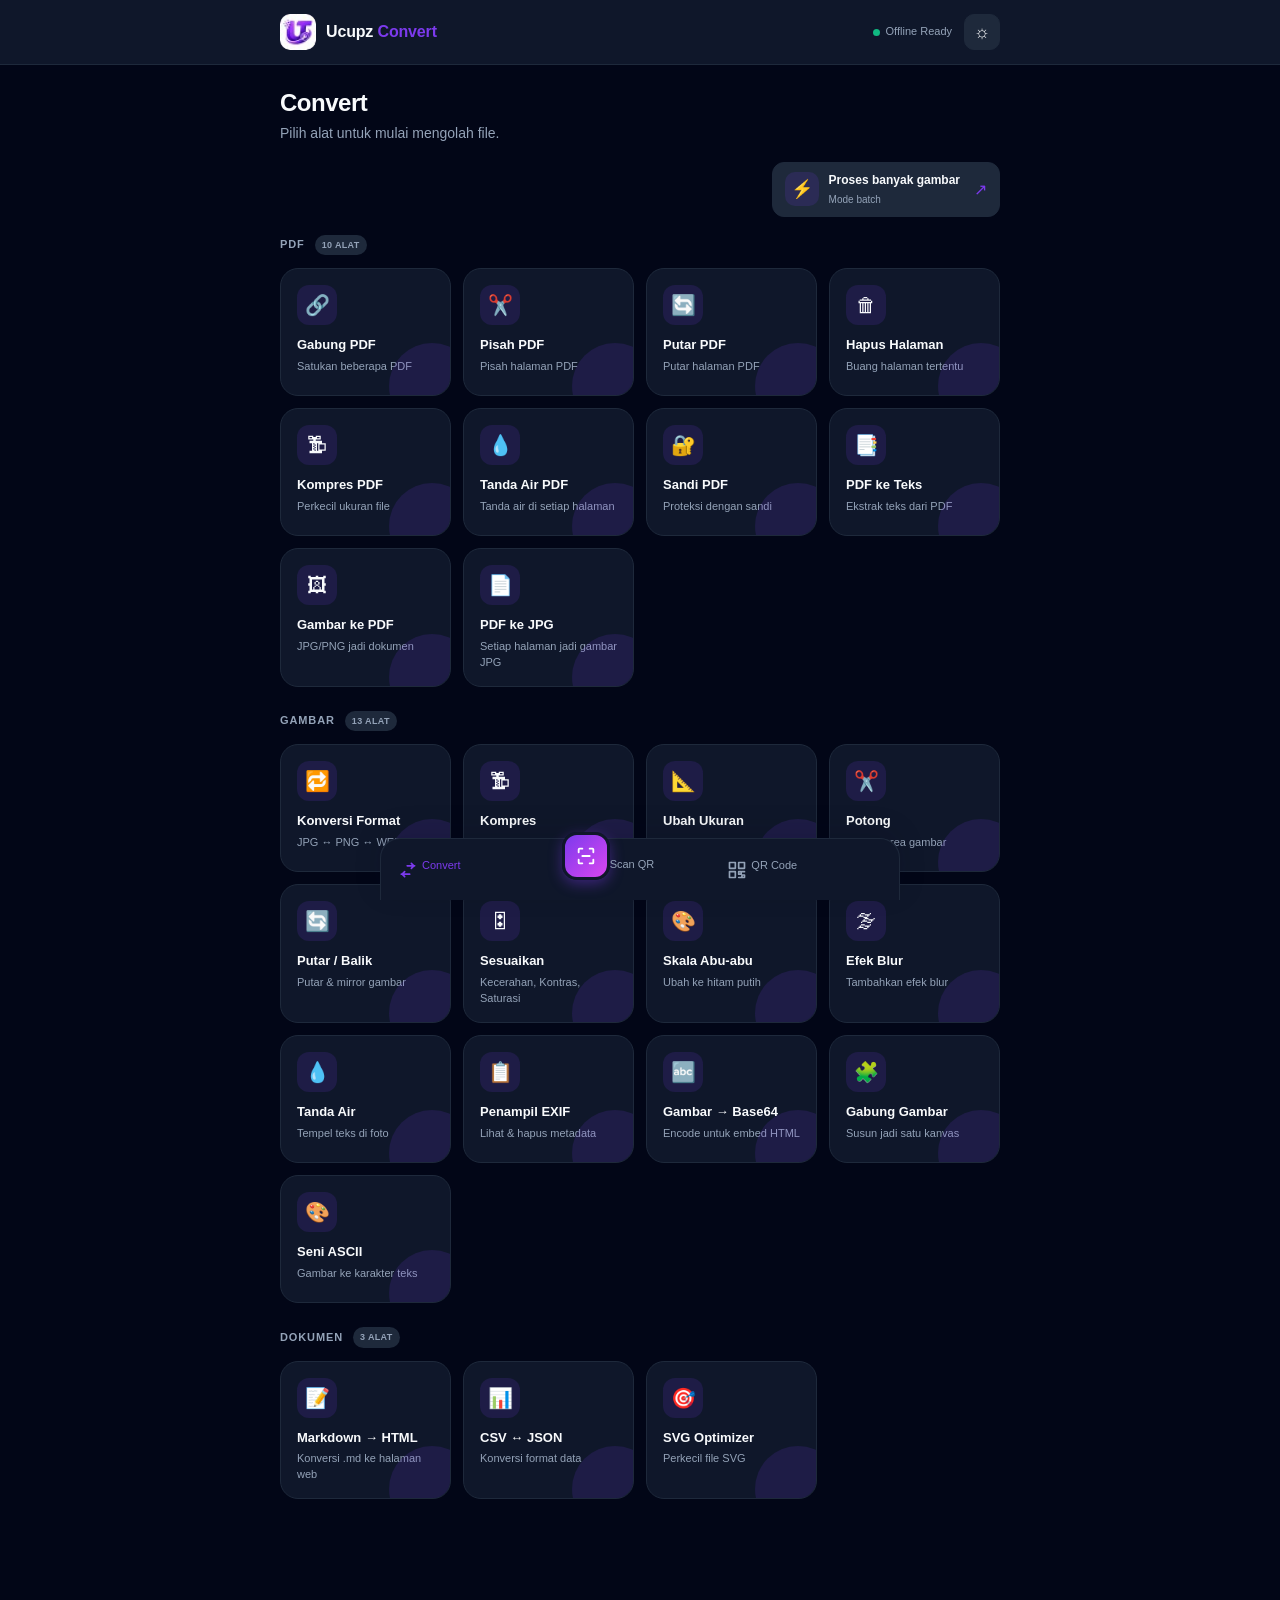
==== pages/converter.html @ c2cfab83 "first commit" ====
<!DOCTYPE html>
<html lang="id">
<head>
  <meta charset="UTF-8" />
  <meta name="viewport" content="width=device-width, initial-scale=1.0" />
  <title>Convert — Ucupz</title>
  <link rel="stylesheet" href="../css/style.css" />
  <link rel="stylesheet" href="../css/pages.css" />
  <link rel="icon" type="image/png" href="../favicon-512.png" />
  <link rel="apple-touch-icon" href="../favicon-180.png" />
  <script src="https://cdnjs.cloudflare.com/ajax/libs/pdf-lib/1.17.1/pdf-lib.min.js"></script>
  <script src="https://cdnjs.cloudflare.com/ajax/libs/jszip/3.10.1/jszip.min.js"></script>
</head>
<body class="app-page">
  <aside class="sidebar" id="sidebar"></aside>

  <main class="main-content" id="skeleton-screen" aria-hidden="true">
    <div class="skeleton-page">
      <div class="skeleton-grid">
        <div class="skeleton skeleton-tool-card"></div>
        <div class="skeleton skeleton-tool-card"></div>
        <div class="skeleton skeleton-tool-card"></div>
        <div class="skeleton skeleton-tool-card"></div>
        <div class="skeleton skeleton-tool-card"></div>
        <div class="skeleton skeleton-tool-card"></div>
        <div class="skeleton skeleton-tool-card"></div>
        <div class="skeleton skeleton-tool-card"></div>
        <div class="skeleton skeleton-tool-card"></div>
        <div class="skeleton skeleton-tool-card"></div>
      </div>
    </div>
  </main>

  <main class="main-content converter-main" id="main-content" hidden>
    <header class="page-header converter-page-header">
      <div>
        <h1 class="page-title">Convert</h1>
        <p class="page-sub">Pilih alat untuk mulai mengolah file.</p>
      </div>
    </header>

    <div class="converter-utility-actions">
      <button class="batch-trigger-btn" type="button" data-action="batch-open">
        <span class="batch-trigger-icon">⚡</span>
        <span class="batch-trigger-copy"><strong>Proses banyak gambar</strong><small>Mode batch</small></span>
        <span class="batch-trigger-arrow" aria-hidden="true">↗</span>
      </button>
    </div>

    <div id="tool-grid-section">
      <p class="grid-cat-label">PDF <span>10 ALAT</span></p>
      <div class="tool-grid">
        <div class="tool-card" role="button" tabindex="0" data-tool="merge"><div class="tc-icon">🔗</div><div class="tc-title">Gabung PDF</div><div class="tc-desc">Satukan beberapa PDF</div></div>
        <div class="tool-card" role="button" tabindex="0" data-tool="split"><div class="tc-icon">✂️</div><div class="tc-title">Pisah PDF</div><div class="tc-desc">Pisah halaman PDF</div></div>
        <div class="tool-card" role="button" tabindex="0" data-tool="rotate"><div class="tc-icon">🔄</div><div class="tc-title">Putar PDF</div><div class="tc-desc">Putar halaman PDF</div></div>
        <div class="tool-card" role="button" tabindex="0" data-tool="deletepages"><div class="tc-icon">🗑</div><div class="tc-title">Hapus Halaman</div><div class="tc-desc">Buang halaman tertentu</div></div>
        <div class="tool-card" role="button" tabindex="0" data-tool="compresspdf"><div class="tc-icon">🗜</div><div class="tc-title">Kompres PDF</div><div class="tc-desc">Perkecil ukuran file</div></div>
        <div class="tool-card" role="button" tabindex="0" data-tool="watermarkpdf"><div class="tc-icon">💧</div><div class="tc-title">Tanda Air PDF</div><div class="tc-desc">Tanda air di setiap halaman</div></div>
        <div class="tool-card" role="button" tabindex="0" data-tool="passwordpdf"><div class="tc-icon">🔐</div><div class="tc-title">Sandi PDF</div><div class="tc-desc">Proteksi dengan sandi</div></div>
        <div class="tool-card" role="button" tabindex="0" data-tool="pdf2txt"><div class="tc-icon">📑</div><div class="tc-title">PDF ke Teks</div><div class="tc-desc">Ekstrak teks dari PDF</div></div>
        <div class="tool-card" role="button" tabindex="0" data-tool="img2pdf"><div class="tc-icon">🖼</div><div class="tc-title">Gambar ke PDF</div><div class="tc-desc">JPG/PNG jadi dokumen</div></div>
        <div class="tool-card" role="button" tabindex="0" data-tool="pdf2img"><div class="tc-icon">📄</div><div class="tc-title">PDF ke JPG</div><div class="tc-desc">Setiap halaman jadi gambar JPG</div></div>
      </div>

      <p class="grid-cat-label">Gambar <span>13 ALAT</span></p>
      <div class="tool-grid">
        <div class="tool-card" role="button" tabindex="0" data-tool="imgconvert"><div class="tc-icon">🔁</div><div class="tc-title">Konversi Format</div><div class="tc-desc">JPG ↔ PNG ↔ WEBP</div></div>
        <div class="tool-card" role="button" tabindex="0" data-tool="compress"><div class="tc-icon">🗜</div><div class="tc-title">Kompres</div><div class="tc-desc">Perkecil ukuran file</div></div>
        <div class="tool-card" role="button" tabindex="0" data-tool="resize"><div class="tc-icon">📐</div><div class="tc-title">Ubah Ukuran</div><div class="tc-desc">Ubah dimensi gambar</div></div>
        <div class="tool-card" role="button" tabindex="0" data-tool="crop"><div class="tc-icon">✂️</div><div class="tc-title">Potong</div><div class="tc-desc">Potong area gambar</div></div>
        <div class="tool-card" role="button" tabindex="0" data-tool="rotate_img"><div class="tc-icon">🔄</div><div class="tc-title">Putar / Balik</div><div class="tc-desc">Putar &amp; mirror gambar</div></div>
        <div class="tool-card" role="button" tabindex="0" data-tool="adjust"><div class="tc-icon">🎛</div><div class="tc-title">Sesuaikan</div><div class="tc-desc">Kecerahan, Kontras, Saturasi</div></div>
        <div class="tool-card" role="button" tabindex="0" data-tool="grayscale"><div class="tc-icon">🎨</div><div class="tc-title">Skala Abu-abu</div><div class="tc-desc">Ubah ke hitam putih</div></div>
        <div class="tool-card" role="button" tabindex="0" data-tool="blur"><div class="tc-icon">🌫</div><div class="tc-title">Efek Blur</div><div class="tc-desc">Tambahkan efek blur</div></div>
        <div class="tool-card" role="button" tabindex="0" data-tool="watermarkimg"><div class="tc-icon">💧</div><div class="tc-title">Tanda Air</div><div class="tc-desc">Tempel teks di foto</div></div>
        <div class="tool-card" role="button" tabindex="0" data-tool="exif"><div class="tc-icon">📋</div><div class="tc-title">Penampil EXIF</div><div class="tc-desc">Lihat &amp; hapus metadata</div></div>
        <div class="tool-card" role="button" tabindex="0" data-tool="base64img"><div class="tc-icon">🔤</div><div class="tc-title">Gambar → Base64</div><div class="tc-desc">Encode untuk embed HTML</div></div>
        <div class="tool-card" role="button" tabindex="0" data-tool="mergeimg"><div class="tc-icon">🧩</div><div class="tc-title">Gabung Gambar</div><div class="tc-desc">Susun jadi satu kanvas</div></div>
        <div class="tool-card" role="button" tabindex="0" data-tool="ascii"><div class="tc-icon">🎨</div><div class="tc-title">Seni ASCII</div><div class="tc-desc">Gambar ke karakter teks</div></div>
      </div>

      <p class="grid-cat-label">Dokumen <span>3 ALAT</span></p>
      <div class="tool-grid" id="document-tools-grid">
        <div class="tool-card" role="button" tabindex="0" data-tool="md2html"><div class="tc-icon">📝</div><div class="tc-title">Markdown → HTML</div><div class="tc-desc">Konversi .md ke halaman web</div></div>
        <div class="tool-card" role="button" tabindex="0" data-tool="csv2json"><div class="tc-icon">📊</div><div class="tc-title">CSV ↔ JSON</div><div class="tc-desc">Konversi format data</div></div>
      </div>
    </div>

    <div id="tool-panel">
      <div class="panel-header">
        <button class="panel-back" type="button" data-action="close-tool">← Kembali</button>
        <div>
          <h2 id="panel-title" class="panel-title-text"></h2>
          <p id="panel-desc" class="panel-desc-text"></p>
        </div>
      </div>
      <div class="card">
        <label class="upload-zone" id="panel-dropzone" for="panel-input">
          <div class="upload-icon" id="panel-upload-icon">📂</div>
          <p class="upload-label" id="panel-upload-label">Klik atau seret file ke sini</p>
          <p class="upload-hint" id="panel-upload-hint">—</p>
          <input type="file" id="panel-input" class="file-input-hidden" />
        </label>
        <div class="file-list" id="file-list"></div>
        <div id="img-source-preview-wrap" class="image-source-preview-wrap">
          <img id="img-source-preview" src="" alt="Pratinjau gambar" class="image-source-preview" />
        </div>
        <div id="tool-options" class="tool-options"></div>
        <div class="mt-action" id="action-row">
          <button class="btn btn-primary" id="btn-process" type="button" data-action="process-file" disabled>⚡ Proses</button>
          <button class="btn btn-secondary" id="btn-clear" type="button" data-action="clear-files">🗑 Hapus</button>
        </div>
        <div class="progress-bar" id="progress-bar"><div class="progress-fill" id="progress-fill"></div></div>
        <div class="result-box" id="result-box">
          <div class="result-icon">✅</div>
          <div class="result-copy">
            <p class="result-title-text" id="result-title">Selesai!</p>
            <p class="result-desc-text" id="result-desc"></p>
          </div>
          <div class="flex-wrap-gap" id="result-buttons"></div>
        </div>
      </div>
    </div>

    <canvas id="work-canvas" hidden></canvas>
    <canvas id="work-canvas2" hidden></canvas>
  </main>

  <script src="../js/config.js"></script>
  <script src="../js/utils.js"></script>
  <script src="../js/ui.js"></script>
  <script src="../js/batch-processor.js"></script>
  <script src="../js/history-converter.js"></script>
  <script src="../js/svg-optimizer.js"></script>
  <script src="../js/pages/converter.js"></script>
  <script src="../js/sw-register.js"></script>
</body>
  </html>
---- css/style.css ----
/* ============================================================
   RESET & CSS VARIABLES
============================================================ */
*, *::before, *::after { box-sizing: border-box; margin: 0; padding: 0; }

:root {
  --bg-main: #020617;
  --bg-card: #0f172a;
  --bg-input: #1e293b;
  --border-color: #1e293b;
  --text-main: #f8fafc;
  --text-muted: #94a3b8;
  --primary: #7c3aed;
  --primary-hover: #6d28d9;
  --primary-soft: rgba(124,58,237,.14);
  --accent-gradient: linear-gradient(135deg,#7c3aed,#d946ef);
  --status-online: #10b981;
  --status-danger: #ef4444;
  --container-max: 720px;
  --space-section: 18px;
  --space-card: 18px;
  --nav-height: 62px;
  --radius-card: 20px;
  --radius-tool: 18px;
  --radius-item: 16px;
  --radius-control: 12px;
  --radius-pill: 9999px;
  --shadow-glow: 0 4px 14px rgba(124,58,237,.4);
  --bg:        var(--bg-main);
  --bg2:       var(--bg-card);
  --bg3:       var(--bg-input);
  --surface:   var(--bg-card);
  --surface2:  var(--bg-input);
  --border:    var(--border-color);
  --border2:   #334155;
  --accent:    var(--primary);
  --accent2:   #c4b5fd;
  --accent-glow: rgba(124,58,237,0.18);
  --pink:      #d946ef;
  --teal:      #10b981;
  --text:      var(--text-main);
  --text2:     var(--text-muted);
  --text3:     var(--text-muted);
  --danger:    var(--status-danger);
  --success:   var(--status-online);
  --warn:      #f59e0b;
  --font-head: -apple-system, BlinkMacSystemFont, "Segoe UI", Roboto, sans-serif;
  --font-body: -apple-system, BlinkMacSystemFont, "Segoe UI", Roboto, sans-serif;
  --font-mono: ui-monospace, SFMono-Regular, Consolas, monospace;
  --radius:    20px;
  --radius-sm: 12px;
  --radius-xs: 10px;
  --sidebar-w: 230px;
  --transition: 0.18s cubic-bezier(0.4, 0, 0.2, 1);
}

html { font-size: 15px; scroll-behavior: smooth; }

body {
  font-family: var(--font-body);
  background: var(--bg);
  color: var(--text);
  min-height: 100vh;
  line-height: 1.6;
  -webkit-font-smoothing: antialiased;
}

a { color: var(--accent2); text-decoration: none; }
a:hover { text-decoration: underline; }
img { display: block; max-width: 100%; }

/* ============================================================
   LOADING SKELETON — Area 3: tampil sebelum JS berjalan
============================================================ */
.skeleton {
  background: linear-gradient(90deg, var(--surface) 25%, var(--surface2) 50%, var(--surface) 75%);
  background-size: 200% 100%;
  animation: skeleton-shimmer 1.4s ease-in-out infinite;
  border-radius: var(--radius-sm);
}
@keyframes skeleton-shimmer {
  0%   { background-position: 200% 0; }
  100% { background-position: -200% 0; }
}

/* ============================================================
   PAGE TRANSITION — Area 3: animasi fade antar halaman
============================================================ */
.page-fade-in {
  animation: pageFadeIn 0.25s ease both;
}
@keyframes pageFadeIn {
  from { opacity: 0; transform: translateY(6px); }
  to   { opacity: 1; transform: translateY(0); }
}

/* ============================================================
   APP LAYOUT
============================================================ */
.app-page {
  display: flex;
  min-height: 100vh;
}

/* ============================================================
   SIDEBAR
============================================================ */
.sidebar {
  width: var(--sidebar-w);
  min-height: 100vh;
  background: var(--bg2);
  border-right: 1px solid var(--border);
  display: flex;
  flex-direction: column;
  padding: 20px 14px;
  position: fixed;
  top: 0; left: 0;
  z-index: 100;
}

.sidebar-brand {
  display: flex;
  align-items: center;
  gap: 9px;
  padding: 4px 8px 20px;
  border-bottom: 1px solid var(--border);
  margin-bottom: 16px;
}

.brand-icon {
  width: 28px; height: 28px;
  background: linear-gradient(135deg, var(--accent), var(--pink));
  border-radius: 8px;
  display: flex;
  align-items: center;
  justify-content: center;
  font-size: 14px;
  box-shadow: 0 4px 12px var(--accent-glow);
  flex-shrink: 0;
}

.brand-name {
  font-family: var(--font-head);
  font-size: 16px;
  font-weight: 700;
  color: var(--text);
  letter-spacing: -0.01em;
}

.nav-section-label {
  font-size: 10px;
  font-weight: 600;
  color: var(--text3);
  text-transform: uppercase;
  letter-spacing: 0.1em;
  padding: 0 10px;
  margin: 8px 0 4px;
}

.sidebar-nav {
  display: flex;
  flex-direction: column;
  gap: 2px;
  flex: 1;
}
.sidebar-nav-spacer { flex: 1; }

.nav-item {
  display: flex;
  align-items: center;
  gap: 10px;
  padding: 9px 10px;
  border-radius: var(--radius-sm);
  font-size: 13.5px;
  font-weight: 500;
  color: var(--text2);
  text-decoration: none;
  transition: background var(--transition), color var(--transition);
  cursor: pointer;
  border: none;
  background: none;
  width: 100%;
  text-align: left;
}
.nav-item:hover  { background: var(--bg3); color: var(--text); text-decoration: none; }
.nav-item.active { background: rgba(124,106,255,0.13); color: var(--accent2); }
.nav-item.active .nav-icon { color: var(--accent); }
.nav-item.danger { color: var(--text3); }
.nav-item.danger:hover { background: rgba(255,107,107,0.1); color: var(--danger); }

.nav-icon {
  width: 18px; height: 18px;
  flex-shrink: 0;
  display: flex;
  align-items: center;
  justify-content: center;
  font-size: 15px;
}

.sidebar-user {
  display: flex;
  align-items: center;
  gap: 9px;
  padding: 12px 10px;
  border-top: 1px solid var(--border);
  margin-top: auto;
  border-radius: var(--radius-sm);
  background: var(--bg3);
}

.user-avatar {
  width: 34px; height: 34px;
  border-radius: 50%;
  object-fit: cover;
  background: var(--bg3);
  border: 2px solid var(--border2);
  flex-shrink: 0;
}

.user-info {
  flex: 1;
  min-width: 0;
  display: flex;
  flex-direction: column;
}

.user-name  { font-size: 13px; font-weight: 600; color: var(--text); white-space: nowrap; overflow: hidden; text-overflow: ellipsis; }
.user-email { font-size: 11px; color: var(--text3); white-space: nowrap; overflow: hidden; text-overflow: ellipsis; }

/* ============================================================
   MAIN CONTENT
============================================================ */
.main-content {
  margin-left: var(--sidebar-w);
  flex: 1;
  padding: 36px 40px;
  min-height: 100vh;
  animation: pageFadeIn 0.25s ease;
}

.page-header {
  display: flex;
  align-items: flex-start;
  justify-content: space-between;
  margin-bottom: 32px;
  gap: 16px;
}

.page-title {
  font-family: var(--font-head);
  font-size: 30px;
  font-weight: 700;
  color: var(--text);
  line-height: 1.1;
  letter-spacing: -0.02em;
}

.page-sub {
  font-size: 14px;
  color: var(--text2);
  margin-top: 5px;
}

/* ============================================================
   SHARED COMPONENTS
============================================================ */
.btn {
  display: inline-flex;
  align-items: center;
  gap: 7px;
  padding: 9px 18px;
  border-radius: var(--radius-sm);
  font-family: var(--font-body);
  font-size: 13.5px;
  font-weight: 500;
  cursor: pointer;
  border: none;
  transition: all var(--transition);
  text-decoration: none;
}
.btn-primary   { background: var(--accent); color: #fff; box-shadow: 0 4px 16px var(--accent-glow); }
.btn-primary:hover   { opacity: 0.88; transform: translateY(-1px); text-decoration: none; }
.btn-secondary { background: var(--surface); color: var(--text2); border: 1px solid var(--border2); }
.btn-secondary:hover { border-color: var(--border2); color: var(--text); background: var(--surface2); text-decoration: none; }
.btn-danger    { background: rgba(255,107,107,0.12); color: var(--danger); border: 1px solid rgba(255,107,107,0.2); }
.btn-danger:hover    { background: rgba(255,107,107,0.2); text-decoration: none; }

.card {
  background: var(--surface);
  border: 1px solid var(--border);
  border-radius: var(--radius);
  padding: 22px 24px;
  transition: border-color var(--transition);
}
.card:hover { border-color: var(--border2); }

.form-group { display: flex; flex-direction: column; gap: 6px; }
.form-label { font-size: 13px; font-weight: 500; color: var(--text2); }
.form-input {
  background: var(--bg2);
  border: 1px solid var(--border2);
  border-radius: var(--radius-sm);
  color: var(--text);
  font-family: var(--font-body);
  font-size: 14px;
  padding: 10px 13px;
  outline: none;
  transition: border-color var(--transition), box-shadow var(--transition);
  width: 100%;
  resize: vertical;
}
.form-input:focus { border-color: var(--accent); box-shadow: 0 0 0 3px var(--accent-glow); }
.form-input::placeholder { color: var(--text3); }

.badge {
  display: inline-flex;
  align-items: center;
  padding: 2px 8px;
  border-radius: 20px;
  font-size: 11px;
  font-weight: 600;
  letter-spacing: 0.04em;
}
.badge-accent  { background: rgba(124,106,255,0.15); color: var(--accent2); }
.badge-success { background: rgba(0,212,168,0.12);   color: var(--success); }

.divider { height: 1px; background: var(--border); margin: 24px 0; }

.empty-state {
  color: var(--text3);
  font-size: 14px;
  padding: 48px 0;
  text-align: center;
  line-height: 1.8;
}

/* ============================================================
   RESPONSIVE — MOBILE BOTTOM NAVBAR
============================================================ */
@media (max-width: 768px) {
  .sidebar { display: none !important; }

  .main-content {
    margin-left: 0;
    padding: 20px 16px 90px;
    min-height: 100vh;
  }

  .page-header { margin-bottom: 16px; }
  .page-title  { font-size: 22px !important; }
  .page-sub    { font-size: 12px !important; }
  .card        { padding: 16px; }
  .tab-bar     { overflow-x: auto; -webkit-overflow-scrolling: touch; flex-wrap: nowrap; }
  .format-pills { flex-wrap: wrap; }

  .mobile-navbar {
    display: flex;
    position: fixed;
    bottom: 0; left: 0; right: 0;
    z-index: 200;
    background: var(--bg2);
    border-top: 1px solid var(--border2);
    padding: 6px 0 calc(6px + env(safe-area-inset-bottom));
    justify-content: space-around;
    align-items: center;
    backdrop-filter: blur(12px);
    -webkit-backdrop-filter: blur(12px);
  }

  .mobile-nav-item {
    display: flex;
    flex-direction: column;
    align-items: center;
    gap: 3px;
    padding: 6px 12px;
    border-radius: var(--radius-sm);
    text-decoration: none;
    color: var(--text3);
    font-size: 10px;
    font-weight: 500;
    border: none;
    background: none;
    cursor: pointer;
    transition: color var(--transition);
    min-width: 56px;
  }
  .mobile-nav-item .mnav-icon { font-size: 20px; line-height: 1; }
  .mobile-nav-item.active     { color: var(--accent); }
  .mobile-nav-item:hover      { color: var(--text); }
  .mobile-nav-item.danger:hover { color: var(--danger); }
}

@media (min-width: 769px) {
  .mobile-navbar { display: none !important; }
}

/* ============================================================
   LIGHT MODE THEME
============================================================ */
[data-theme="light"] {
  --bg-main: #f8fafc;
  --bg-card: #ffffff;
  --bg-input: #f1f5f9;
  --border-color: #e2e8f0;
  --text-main: #0f172a;
  --text-muted: #64748b;
  --primary-soft: rgba(124,58,237,.10);
  --status-online: #059669;
  --status-danger: #dc2626;
  --bg:      var(--bg-main);
  --bg2:     var(--bg-card);
  --bg3:     var(--bg-input);
  --surface: var(--bg-card);
  --surface2:var(--bg-input);
  --border:  var(--border-color);
  --border2: #cbd5e1;
  --accent:  var(--primary);
  --accent2: #6d28d9;
  --accent-glow: rgba(124,58,237,0.12);
  --text:    var(--text-main);
  --text2:   var(--text-muted);
  --text3:   var(--text-muted);
  --danger:  var(--status-danger);
  --success: var(--status-online);
  --teal:    #059669;
}
[data-theme="light"] body        { background: var(--bg); color: var(--text); }
[data-theme="light"] .sidebar    { background: var(--bg2); border-right-color: var(--border); }
[data-theme="light"] .nav-item:hover  { background: rgba(0,0,0,0.06); }
[data-theme="light"] .nav-item.active { background: rgba(124,106,255,0.1); }
[data-theme="light"] .mobile-navbar   { background: var(--bg2); border-top-color: var(--border); }
[data-theme="light"] .card            { background: #fff; border-color: var(--border); }

/* Ucupz mobile design system */
html { color-scheme: dark; }
html[data-theme="light"] { color-scheme: light; }
body { background: var(--bg); color: var(--text); font-size: 14px; }
button, input, textarea, select { font: inherit; }

.app-page { display: block; min-height: 100vh; }
.app-page > .sidebar {
  position: sticky;
  inset: 0 0 auto;
  z-index: 30;
  display: block !important;
  width: 100%;
  min-height: 0;
  padding: 0 16px;
  background: var(--bg2);
  border: 0;
  border-bottom: 1px solid var(--border);
  backdrop-filter: blur(14px);
  -webkit-backdrop-filter: blur(14px);
}
.sidebar-brand {
  max-width: 720px;
  height: 64px;
  padding: 0;
  margin: 0 auto;
  border: 0;
  gap: 12px;
}
.brand-lockup { display: inline-flex; align-items: center; gap: 10px; text-decoration: none; }
.brand-lockup:hover { text-decoration: none; }
.brand-icon {
  width: 36px;
  height: 36px;
  border-radius: 10px;
  background: var(--primary-soft, rgba(124,58,237,.14));
  box-shadow: none;
}
.brand-icon img { width: 100%; height: 100%; object-fit: cover; border-radius: inherit; }
.brand-name {
  color: var(--text);
  font: 700 16px/1.2 var(--font-body);
  letter-spacing: -.01em;
}
.brand-name span { color: var(--accent); }
.offline-status {
  display: inline-flex;
  align-items: center;
  gap: 6px;
  color: var(--text2);
  font-size: 11px;
  margin-left: auto;
}
.offline-status span { width: 7px; height: 7px; border-radius: 50%; background: var(--success); }
.header-actions { display: flex; gap: 8px; }
.header-icon-button {
  display: grid;
  place-items: center;
  width: 36px;
  height: 36px;
  border: 1px solid var(--border);
  border-radius: 10px;
  background: var(--bg3);
  color: var(--text);
  font-size: 18px;
  cursor: pointer;
}
.header-icon-button:hover { border-color: var(--accent); }
.install-app-button[hidden] { display: none; }

.main-content {
  width: min(100%, 752px);
  min-height: calc(100vh - 64px);
  margin: 0 auto;
  padding: 24px 16px calc(100px + env(safe-area-inset-bottom));
  animation: pageFadeIn .25s ease;
}
.page-header { margin-bottom: 18px; }
.page-title {
  color: var(--text);
  font: 700 24px/1.2 var(--font-body);
  letter-spacing: -.02em;
}
.page-sub { color: var(--text2); font-size: 14px; line-height: 1.5; }
.card, .qr-preview-card {
  background: var(--surface);
  border: 1px solid var(--border);
  border-radius: 20px;
  box-shadow: none;
}
.card { padding: 18px; }
.section-title { color: var(--text); font: 600 14px/1.4 var(--font-body); }
.btn {
  min-height: 42px;
  padding: 10px 14px;
  border-radius: 12px;
  font: 600 13px/1.2 var(--font-body);
  letter-spacing: .01em;
}
.btn-primary { background: var(--accent); box-shadow: none; }
.btn-primary:hover { background: #6d28d9; opacity: 1; }
.btn-secondary {
  color: var(--text);
  background: var(--bg3);
  border: 1px solid var(--border);
}
.form-input {
  color: var(--text);
  background: var(--bg3);
  border: 1px solid var(--border);
  border-radius: 12px;
  font: 400 14px/1.5 var(--font-body);
}
.form-label, .custom-label { color: var(--text); font-size: 13px; font-weight: 600; }
.custom-desc { color: var(--text2); }
.format-pill {
  background: var(--surface);
  color: var(--text2);
  border: 1px solid var(--border);
  border-radius: 9999px;
  font-size: 12px;
  font-weight: 600;
}
.format-pill:has(input:checked) {
  color: #fff;
  background: var(--accent);
  border-color: var(--accent);
}
.tool-card, .upload-zone, .file-item {
  background-color: var(--surface);
  border-color: var(--border);
  color: var(--text);
}
.tool-card { border-radius: 18px; }
.tool-card .tc-title { font-size: 14px; color: var(--text); }
.tool-card .tc-desc { color: var(--text2); }
.grid-cat-label { color: var(--text2); }
.tool-grid { grid-template-columns: repeat(2, minmax(0, 1fr)); gap: 12px; }
.qr-layout { grid-template-columns: 1fr; gap: 18px; }
.app-page .qr-layout { grid-template-columns: 1fr; }
.app-page .qr-preview-card { position: static; padding: 18px; border-radius: 20px; }
.app-page .input-type-grid { gap: 8px; }
.app-page .itype-btn {
  border: 1px solid var(--border);
  border-radius: 12px;
  background: var(--surface);
  color: var(--text2);
  font: 600 12px/1.2 var(--font-body);
}
.app-page .itype-btn.active { color: #fff; background: var(--accent); border-color: var(--accent); }
.app-page .qr-info { background: var(--bg3); border-radius: 12px; }
.app-page .qr-info-row span:first-child { color: var(--text2); }
.app-page .custom-row { border-color: var(--border); }
.app-page .color-hex-input { background: var(--bg3); border-color: var(--border); color: var(--text); }
.app-page .qr-canvas-wrap { border-radius: 16px; }

.mobile-navbar {
  display: grid !important;
  position: fixed;
  z-index: 200;
  left: 50%;
  bottom: 0;
  transform: translateX(-50%);
  width: min(100%, 520px);
  height: calc(62px + env(safe-area-inset-bottom));
  padding: 0 12px env(safe-area-inset-bottom);
  grid-template-columns: repeat(3, 1fr);
  align-items: center;
  background: var(--bg2);
  border: 1px solid var(--border);
  border-bottom: 0;
  border-radius: 20px 20px 0 0;
  box-shadow: 0 -8px 28px rgba(2,6,23,.12);
  backdrop-filter: blur(14px);
  -webkit-backdrop-filter: blur(14px);
}
.mobile-nav-item {
  display: flex;
  min-width: 0;
  padding: 7px 4px;
  gap: 3px;
  color: var(--text2);
  font: 500 11px/1.1 var(--font-body);
}
.mobile-nav-item .mnav-icon { display: grid; place-items: center; width: 22px; height: 22px; font-size: 0; }
.mobile-nav-item .mnav-icon svg { width: 20px; height: 20px; fill: none; stroke: currentColor; stroke-width: 2; stroke-linecap: round; stroke-linejoin: round; }
.mobile-nav-item.active { color: var(--accent); }
.mobile-nav-item.mobile-nav-center { gap: 0; overflow: visible; }
.mobile-nav-center .mnav-icon {
  width: 48px;
  height: 48px;
  margin-top: -28px;
  border: 3px solid var(--bg2);
  border-radius: 15px;
  background: linear-gradient(135deg, #7c3aed, #d946ef);
  color: white;
  box-shadow: 0 4px 14px rgba(124,58,237,.4);
}
.mobile-nav-center .mnav-icon svg { width: 22px; height: 22px; }
.mobile-nav-center > span:last-child { margin-top: -2px; }

.scan-main { display: flex; flex-direction: column; gap: 18px; }
.scan-main .page-header { margin: 0; }
.scan-card { display: flex; flex-direction: column; gap: 14px; }
.scan-preview {
  position: relative;
  display: grid;
  place-items: center;
  overflow: hidden;
  min-height: 280px;
  aspect-ratio: 4 / 3;
  border-radius: 16px;
  background: #020617;
}
.scan-preview video { width: 100%; height: 100%; position: absolute; inset: 0; object-fit: cover; }
.scan-placeholder { z-index: 1; display: flex; flex-direction: column; align-items: center; gap: 8px; color: #94a3b8; }
.scan-placeholder[hidden] { display: none; }
.scan-placeholder span { color: #7c3aed; font-size: 54px; line-height: 1; }
.scan-frame {
  position: absolute;
  z-index: 2;
  width: min(58vw, 220px);
  aspect-ratio: 1;
  border: 2px solid rgba(255,255,255,.92);
  border-radius: 16px;
  box-shadow: 0 0 0 999px rgba(2,6,23,.18);
  pointer-events: none;
}
.scan-status { min-height: 21px; color: var(--text2); font-size: 13px; text-align: center; }
.scan-status.error { color: var(--danger); }
.scan-actions, .scan-result-actions { display: flex; flex-wrap: wrap; gap: 8px; }
.scan-actions > *, .scan-result-actions > * { flex: 1 1 auto; justify-content: center; text-align: center; }
.scan-upload { cursor: pointer; }
.btn:disabled { opacity: .5; cursor: not-allowed; transform: none; }
.scan-result-card[hidden] { display: none; }
.scan-result-text {
  overflow-wrap: anywhere;
  margin: 12px 0 16px;
  padding: 12px;
  border: 1px solid var(--border);
  border-radius: 12px;
  background: var(--bg3);
  color: var(--text);
  font-size: 14px;
}

@media (min-width: 600px) {
  .tool-grid { grid-template-columns: repeat(3, minmax(0, 1fr)); }
  .qr-layout { grid-template-columns: minmax(0, 1fr) 280px; align-items: start; }
  .app-page .qr-layout { grid-template-columns: minmax(0, 1fr) 280px; }
  .app-page .qr-preview-card { position: sticky; top: 82px; }
}
@media (max-width: 480px) {
  .offline-status { display: none; }
  .sidebar-brand { height: 60px; }
  .main-content { padding-top: 20px; }
  .scan-preview { min-height: 240px; }
  .card { padding: 16px; }
}
[data-theme="light"] .app-page > .sidebar { background: rgba(255,255,255,.94); }
[data-theme="light"] .mobile-navbar { box-shadow: 0 -8px 28px rgba(15,23,42,.08); }
---- css/pages.css ----
/* ============================================================
   PAGES.CSS — Komponen spesifik tiap halaman
   Semua style yang sebelumnya inline di <style> tag HTML
   dipindahkan ke sini untuk struktur kode yang lebih bersih.
============================================================ */

/* ============================================================
   KOMPONEN UMUM ANTAR HALAMAN
============================================================ */

/* ---- Section title ---- */
.section-title {
  font-family: var(--font-head);
  font-size: 16px;
  font-weight: 700;
  color: var(--text);
  letter-spacing: -0.01em;
}

/* ---- Tab bar ---- */
.tab-bar {
  display: flex;
  gap: 8px;
  margin-bottom: 20px;
}

.tab-btn {
  padding: 8px 18px;
  border-radius: var(--radius-sm);
  border: 1px solid var(--border2);
  background: transparent;
  color: var(--text2);
  font-family: var(--font-body);
  font-size: 13.5px;
  font-weight: 500;
  cursor: pointer;
  transition: all var(--transition);
}
.tab-btn:hover  { background: var(--bg3); color: var(--text); }
.tab-btn.active { background: rgba(124,106,255,0.13); color: var(--accent2); border-color: rgba(124,106,255,0.3); }

/* ---- Upload zone ---- */
.upload-zone {
  border: 2px dashed var(--border2);
  border-radius: var(--radius);
  padding: 40px 24px;
  text-align: center;
  cursor: pointer;
  transition: border-color var(--transition), background var(--transition);
}
.upload-zone:hover,
.upload-zone.drag-over {
  border-color: var(--accent);
  background: rgba(124,106,255,0.05);
}
.upload-icon  { font-size: 36px; margin-bottom: 12px; }
.upload-label { font-size: 14px; font-weight: 500; color: var(--text); margin-bottom: 4px; }
.upload-hint  { font-size: 12px; color: var(--text3); }

/* ---- Format pills (radio buttons) ---- */
.format-pills {
  display: flex;
  flex-wrap: wrap;
  gap: 8px;
  margin-top: 4px;
}
.format-pill {
  display: flex;
  align-items: center;
  gap: 6px;
  padding: 6px 14px;
  border-radius: 20px;
  border: 1px solid var(--border2);
  font-size: 13px;
  font-weight: 500;
  color: var(--text2);
  cursor: pointer;
  transition: all var(--transition);
}
.format-pill:has(input:checked) {
  background: rgba(124,106,255,0.13);
  border-color: rgba(124,106,255,0.35);
  color: var(--accent2);
}
.format-pill input { display: none; }

/* ---- Range slider ---- */
.slider {
  -webkit-appearance: none;
  appearance: none;
  width: 100%;
  height: 4px;
  border-radius: 4px;
  background: var(--surface2);
  outline: none;
  cursor: pointer;
}
.slider::-webkit-slider-thumb {
  -webkit-appearance: none;
  width: 16px; height: 16px;
  border-radius: 50%;
  background: var(--accent);
  box-shadow: 0 0 8px var(--accent-glow);
  cursor: pointer;
}

/* ---- Info rows ---- */
.info-row {
  display: flex;
  align-items: center;
  justify-content: space-between;
  padding: 12px 0;
  border-bottom: 1px solid var(--border);
}
.info-label { font-size: 13px; color: var(--text2); }
.info-value { font-size: 13px; color: var(--text); font-weight: 500; }

/* ---- Toggle switch ---- */
.toggle { position: relative; display: inline-block; width: 44px; height: 24px; flex-shrink: 0; }
.toggle input { opacity: 0; width: 0; height: 0; }
.toggle-track {
  position: absolute; inset: 0;
  background: var(--surface2);
  border-radius: 24px;
  border: 1px solid var(--border2);
  cursor: pointer;
  transition: background var(--transition);
}
.toggle-track::before {
  content: "";
  position: absolute;
  height: 16px; width: 16px;
  left: 3px; top: 3px;
  background: var(--text3);
  border-radius: 50%;
  transition: transform var(--transition), background var(--transition);
}
.toggle input:checked + .toggle-track { background: rgba(124,106,255,0.25); border-color: var(--accent); }
.toggle input:checked + .toggle-track::before { transform: translateX(20px); background: var(--accent); }

/* ---- Spinner loading ---- */
.spinner {
  width: 28px; height: 28px;
  border: 3px solid var(--border2);
  border-top-color: var(--accent);
  border-radius: 50%;
  animation: spin 0.8s linear infinite;
  margin: 0 auto 12px;
}
@keyframes spin { to { transform: rotate(360deg); } }

/* ============================================================
   HALAMAN CONVERTER
============================================================ */
.grid-cat-label {
  font-size: 12px;
  color: var(--text3);
  margin-bottom: 12px;
  text-transform: uppercase;
  letter-spacing: .06em;
  font-weight: 600;
}

.tool-grid {
  display: grid;
  grid-template-columns: repeat(auto-fill, minmax(140px, 1fr));
  gap: 12px;
  margin-bottom: 8px;
}
.tool-card {
  background: var(--surface);
  border: 1.5px solid var(--border);
  border-radius: var(--radius);
  padding: 18px 12px 14px;
  text-align: center;
  cursor: pointer;
  transition: all var(--transition);
  user-select: none;
  position: relative;
}
.tool-card:hover  { border-color: var(--accent); background: rgba(124,106,255,0.07); transform: translateY(-2px); }
.tool-card.active { border-color: var(--accent); background: rgba(124,106,255,0.13); }
.tool-card .tc-icon  { font-size: 28px; margin-bottom: 8px; }
.tool-card .tc-title { font-size: 12.5px; font-weight: 600; color: var(--text); line-height: 1.3; }
.tool-card .tc-desc  { font-size: 11px; color: var(--text3); margin-top: 3px; line-height: 1.4; }

/* ---- Panel tool ---- */
#tool-panel       { display: none; }
#tool-panel.show  { display: block; }

.panel-header { display: flex; align-items: center; gap: 14px; margin-bottom: 20px; }
.panel-back {
  background: var(--bg3);
  border: 1px solid var(--border2);
  border-radius: 8px;
  padding: 6px 14px;
  font-size: 12px;
  color: var(--text2);
  cursor: pointer;
  transition: all var(--transition);
  white-space: nowrap;
}
.panel-back:hover { color: var(--text); background: var(--surface); }

/* ---- Daftar file ---- */
.file-list { display: flex; flex-direction: column; gap: 8px; margin-top: 12px; }
.file-item {
  display: flex;
  align-items: center;
  gap: 10px;
  background: var(--bg3);
  border: 1px solid var(--border);
  border-radius: var(--radius-sm);
  padding: 10px 14px;
}
.file-item .fi-icon { font-size: 20px; flex-shrink: 0; }
.file-item .fi-name { flex: 1; font-size: 13px; font-weight: 500; color: var(--text); white-space: nowrap; overflow: hidden; text-overflow: ellipsis; }
.file-item .fi-size { font-size: 11px; color: var(--text3); flex-shrink: 0; }
.file-item .fi-del  { background: none; border: none; color: var(--text3); cursor: pointer; font-size: 15px; padding: 2px 4px; flex-shrink: 0; }
.file-item .fi-del:hover { color: var(--danger); }

/* ---- Progress bar ---- */
.progress-bar  { height: 4px; background: var(--bg3); border-radius: 2px; overflow: hidden; margin-top: 16px; display: none; }
.progress-fill { height: 100%; background: linear-gradient(90deg, var(--accent), var(--teal)); border-radius: 2px; transition: width .3s ease; width: 0%; }

/* ---- Kotak hasil ---- */
.result-box {
  background: rgba(0,212,168,0.07);
  border: 1px solid rgba(0,212,168,0.22);
  border-radius: var(--radius-sm);
  padding: 16px;
  margin-top: 16px;
  display: none;
}
.result-box.show { display: flex; align-items: center; gap: 14px; flex-wrap: wrap; }

/* ---- Option rows ---- */
.option-row {
  display: flex;
  align-items: center;
  justify-content: space-between;
  padding: 12px 0;
  border-bottom: 1px solid var(--border);
  gap: 12px;
  flex-wrap: wrap;
}
.option-row:last-child { border: none; }
.opt-label { font-size: 13px; font-weight: 500; color: var(--text); }
.opt-desc  { font-size: 11px; color: var(--text2); margin-top: 2px; }

/* ---- Crop canvas ---- */
#crop-wrap {
  position: relative;
  display: inline-block;
  line-height: 0;
  margin-top: 12px;
  user-select: none;
  max-width: 100%;
}
#crop-img { max-width: 100%; display: block; border-radius: 6px; }
#crop-select {
  position: absolute;
  border: 2px dashed var(--accent);
  background: rgba(124,106,255,0.08);
  pointer-events: none;
  display: none;
}

/* ---- Adjust grid ---- */
.adjust-grid { display: flex; flex-direction: column; gap: 12px; }
.adjust-row  { display: flex; align-items: center; gap: 12px; }
.adjust-row label { font-size: 12px; color: var(--text2); width: 90px; flex-shrink: 0; }
.adjust-row input { flex: 1; }
.adjust-row span  { font-size: 12px; color: var(--accent2); width: 32px; text-align: right; flex-shrink: 0; }

/* ---- EXIF table ---- */
.exif-table { width: 100%; border-collapse: collapse; font-size: 12px; margin-top: 10px; }
.exif-table th {
  text-align: left; color: var(--text3); padding: 6px 8px;
  border-bottom: 1px solid var(--border); font-weight: 600;
  font-size: 11px; text-transform: uppercase; letter-spacing: .04em;
}
.exif-table td { padding: 6px 8px; border-bottom: 1px solid var(--border); color: var(--text); }
.exif-table tr:last-child td { border: none; }

/* ============================================================
   HALAMAN QR CODE
============================================================ */
.qr-layout { display: grid; grid-template-columns: 1fr 380px; gap: 20px; align-items: start; }
.qr-form-column { display: flex; flex-direction: column; gap: 16px; }
.qr-type-title { margin-bottom: 16px; }
.qr-custom-title { margin-bottom: 4px; }
.qr-page-skeleton { margin-left: var(--sidebar-w); padding: 36px 40px; }
.qr-skeleton-title { width: 180px; height: 28px; border-radius: 8px; margin-bottom: 8px; }
.qr-skeleton-subtitle { width: 300px; height: 14px; border-radius: 6px; margin-bottom: 32px; }
.qr-skeleton-card { height: 120px; border-radius: var(--radius); margin-bottom: 12px; }
.is-hidden { display: none; }

.input-type-grid { display: grid; grid-template-columns: repeat(5, 1fr); gap: 8px; margin-bottom: 20px; }
.itype-btn {
  display: flex;
  flex-direction: column;
  align-items: center;
  gap: 5px;
  padding: 12px 6px;
  border-radius: var(--radius-sm);
  border: 1.5px solid var(--border);
  background: var(--surface);
  color: var(--text2);
  font-family: var(--font-body);
  font-size: 11.5px;
  font-weight: 500;
  cursor: pointer;
  transition: all var(--transition);
}
.itype-btn .itype-icon { font-size: 22px; line-height: 1; }
.itype-btn:hover  { border-color: var(--accent); color: var(--text); background: rgba(124,106,255,0.07); }
.itype-btn.active { border-color: var(--accent); color: var(--accent2); background: rgba(124,106,255,0.13); }

.input-pane        { display: none; }
.input-pane.active { display: flex; flex-direction: column; gap: 12px; }

.custom-row {
  display: flex;
  align-items: center;
  justify-content: space-between;
  padding: 11px 0;
  border-bottom: 1px solid var(--border);
  gap: 12px;
  flex-wrap: wrap;
}
.custom-row:last-child { border: none; padding-bottom: 0; }
.custom-label { font-size: 13px; font-weight: 500; color: var(--text); }
.custom-desc  { font-size: 11px; color: var(--text3); margin-top: 2px; }

.color-input-wrap { display: flex; align-items: center; gap: 8px; }
.color-swatch-input {
  width: 36px; height: 36px;
  border-radius: 8px;
  border: 2px solid var(--border2);
  cursor: pointer;
  padding: 2px;
  background: transparent;
}
.color-hex-input {
  width: 88px;
  background: var(--bg2);
  border: 1px solid var(--border2);
  border-radius: var(--radius-xs);
  color: var(--text);
  font-family: var(--font-mono);
  font-size: 12px;
  padding: 6px 8px;
  outline: none;
  transition: border-color var(--transition);
}
.color-hex-input:focus { border-color: var(--accent); }

.color-presets { display: flex; gap: 6px; flex-wrap: wrap; margin-top: 6px; }
.color-preset {
  width: 24px; height: 24px;
  border-radius: 50%;
  cursor: pointer;
  border: 2px solid transparent;
  padding: 0;
  transition: transform var(--transition), border-color var(--transition);
  flex-shrink: 0;
}
.color-preset-light { border-color: #ddd; }
.color-preset:hover  { transform: scale(1.2); }
.color-preset.active { border-color: #fff; transform: scale(1.1); box-shadow: 0 0 0 2px rgba(255,255,255,0.3); }
.color-preset-light.active { border-color: #ddd; }

.qr-preview-card {
  background: var(--surface);
  border: 1px solid var(--border);
  border-radius: var(--radius);
  padding: 24px;
  display: flex;
  flex-direction: column;
  align-items: center;
  gap: 16px;
  position: sticky;
  top: 20px;
}
.qr-canvas-wrap {
  width: 220px; height: 220px;
  border-radius: var(--radius-sm);
  overflow: hidden;
  display: flex;
  align-items: center;
  justify-content: center;
  background: #fff;
  position: relative;
  border: 1px solid var(--border2);
}
#qr-container { line-height: 0; }
#qr-container canvas, #qr-container img { display: block; }

.qr-placeholder { display: flex; flex-direction: column; align-items: center; gap: 8px; color: var(--text3); font-size: 12px; }
.qr-placeholder-icon { font-size: 48px; opacity: .4; }

#logo-overlay {
  position: absolute;
  top: 50%; left: 50%;
  transform: translate(-50%, -50%);
  border-radius: 6px;
  pointer-events: none;
  display: none;
  background: #fff;
  padding: 3px;
}
#logo-overlay img { display: block; border-radius: 4px; }

.qr-actions { display: flex; gap: 8px; width: 100%; flex-wrap: wrap; }
.qr-actions.is-hidden { display: none; }
.qr-actions .btn { flex: 1; justify-content: center; font-size: 12.5px; }
.qr-preview-title { align-self: flex-start; margin: 0; }
.qr-generate-hint { font-size: 11px; color: var(--text3); text-align: center; margin-top: 4px; }
.qr-logo-row { border: none; flex-direction: column; align-items: flex-start; gap: 10px; }
.qr-logo-controls { display: flex; gap: 10px; width: 100%; align-items: center; flex-wrap: wrap; }
.qr-logo-controls .logo-upload-zone { flex: 1; }
.qr-remove-logo { font-size: 12px; padding: 7px 12px; }
.qr-logo-size { display: flex; align-items: center; gap: 12px; width: 100%; }
.qr-logo-size-label { font-size: 12px; color: var(--text2); }
.qr-logo-size .slider { flex: 1; }
.qr-history-header { display: flex; align-items: center; justify-content: space-between; margin-bottom: 12px; }
.qr-history-title { margin: 0; }
.qr-clear-history { font-size: 11px; padding: 4px 10px; }

.qr-info { width: 100%; background: var(--bg3); border-radius: var(--radius-sm); padding: 10px 14px; display: none; }
.qr-info.show { display: block; }
.qr-info-row  { display: flex; justify-content: space-between; font-size: 11.5px; padding: 3px 0; }
.qr-info-row span:first-child { color: var(--text3); }
.qr-info-row span:last-child  { color: var(--text); font-weight: 500; }

.logo-upload-zone {
  display: block;
  width: 100%;
  border: 1.5px dashed var(--border2);
  border-radius: var(--radius-sm);
  padding: 14px;
  text-align: center;
  cursor: pointer;
  transition: all var(--transition);
  font-family: var(--font-body);
  font-size: 12px;
  color: var(--text2);
  background: transparent;
}
.logo-upload-zone:hover { border-color: var(--accent); color: var(--text); background: rgba(124,106,255,0.05); }

.history-item {
  display: flex;
  align-items: center;
  gap: 10px;
  padding: 10px 12px;
  background: var(--bg3);
  border: 1px solid var(--border);
  border-radius: var(--radius-sm);
  cursor: pointer;
  transition: all var(--transition);
  margin-bottom: 8px;
}
.history-item:hover { border-color: var(--accent); background: rgba(124,106,255,0.06); }
.history-thumb { width: 44px; height: 44px; border-radius: 4px; flex-shrink: 0; }
.history-text { flex: 1; min-width: 0; }
.history-text p    { font-size: 12.5px; font-weight: 500; color: var(--text); white-space: nowrap; overflow: hidden; text-overflow: ellipsis; }
.history-text span { font-size: 11px; color: var(--text3); }
.history-del { background: none; border: none; color: var(--text3); cursor: pointer; font-size: 14px; padding: 2px 4px; }
.history-del:hover { color: var(--danger); }

/* ============================================================
   LOADING SKELETON — HALAMAN
============================================================ */
.skeleton-page {
  padding: 36px 40px;
  animation: pageFadeIn 0.3s ease;
}
.skeleton-card {
  width: 100%; height: 180px;
  margin-bottom: 16px;
  border-radius: var(--radius);
}
.skeleton-grid {
  display: grid;
  grid-template-columns: repeat(auto-fill, minmax(140px, 1fr));
  gap: 12px;
}
.skeleton-tool-card {
  height: 100px;
  border-radius: var(--radius);
}

/* Responsive layouts for the remaining utility pages */
@media (max-width: 900px) {
  .qr-layout { grid-template-columns: 1fr; }
  .qr-preview-card { position: static; }
}
@media (max-width: 768px) {
  .tool-grid { grid-template-columns: repeat(2, minmax(0, 1fr)); gap: 9px; }
  .tool-card { min-height: 128px; padding: 13px 12px; }
  .tool-card .tc-icon { width: 36px; height: 36px; margin-bottom: 12px; font-size: 18px; }
  .tool-card .tc-title { font-size: 11px; }
  .tool-card .tc-desc { display: none; }
  .input-type-grid { grid-template-columns: repeat(3, 1fr); }
  .skeleton-page { padding: 20px 16px; }
  .skeleton-grid { grid-template-columns: repeat(2, minmax(0, 1fr)); }
}
@media (min-width: 600px) {
  .tool-grid { grid-template-columns: repeat(3, minmax(0, 1fr)); }
  .skeleton-grid { grid-template-columns: repeat(3, minmax(0, 1fr)); }
}/* ============================================================
   UTILITY CLASSES — menggantikan inline style berulang
============================================================ */
.info-pic-sm {
  width: 54px; height: 54px;
  border-radius: 50%;
  object-fit: cover;
  border: 2px solid var(--border2);
  flex-shrink: 0;
}
.info-name-lg {
  font-size: 17px;
  font-weight: 700;
  color: var(--text);
}
.info-sub {
  font-size: 12.5px;
  color: var(--text2);
  margin-top: 2px;
}
.bio-label {
  font-size: 12px;
  color: var(--text3);
  margin-bottom: 4px;
  text-transform: uppercase;
  font-weight: 600;
  letter-spacing: .05em;
}
.bio-text {
  font-size: 13.5px;
  color: var(--text);
  line-height: 1.7;
}
.two-col-grid {
  display: grid;
  grid-template-columns: 1fr 1fr;
  gap: 12px;
}
.account-item-flush {
  border: none;
  padding: 10px 0;
}
.link-accent { color: var(--accent2); }
.panel-title-text {
  font-size: 18px;
  font-weight: 700;
  color: var(--text);
}
.panel-desc-text {
  font-size: 12px;
  color: var(--text2);
  margin-top: 2px;
}
.result-title-text {
  font-size: 14px;
  font-weight: 600;
  color: var(--text);
}
.result-desc-text {
  font-size: 12px;
  color: var(--text2);
  margin-top: 2px;
}
.flex-wrap-gap { display: flex; gap: 8px; flex-wrap: wrap; }
.section-header {
  display: flex;
  align-items: center;
  justify-content: space-between;
  margin-bottom: 12px;
}
.mt-action { margin-top: 18px; display: flex; gap: 10px; flex-wrap: wrap; }

/* ============================================================
   UX PHASE 2 — Animasi, drag & drop, dashboard
   Tempel di bagian paling bawah css/pages.css
============================================================ */

/* ============================================================
   #7 — ANIMASI TRANSISI LEBIH HALUS
============================================================ */

/* Page transition: slide + fade */
.page-fade-in {
  animation: pageSlideIn 0.3s cubic-bezier(0.22, 1, 0.36, 1) both;
}
@keyframes pageSlideIn {
  from { opacity: 0; transform: translateY(10px); }
  to   { opacity: 1; transform: translateY(0); }
}

/* Tool card hover glow */
.tool-card {
  transition: border-color var(--transition), background var(--transition),
              transform var(--transition), box-shadow var(--transition) !important;
}
.tool-card:hover {
  box-shadow: 0 4px 24px rgba(124,106,255,0.12), 0 0 0 1px rgba(124,106,255,0.2) !important;
}
.tool-card.active {
  box-shadow: 0 4px 24px rgba(124,106,255,0.18), 0 0 0 1px rgba(124,106,255,0.35) !important;
}

/* Panel tool open animation */
#tool-panel.show {
  animation: panelSlideDown 0.28s cubic-bezier(0.22, 1, 0.36, 1) both;
}
@keyframes panelSlideDown {
  from { opacity: 0; transform: translateY(12px); }
  to   { opacity: 1; transform: translateY(0); }
}

/* Result box bounce-in */
.result-box.show {
  animation: resultBounceIn 0.35s cubic-bezier(0.34, 1.56, 0.64, 1) both !important;
}
@keyframes resultBounceIn {
  from { opacity: 0; transform: scale(0.92); }
  to   { opacity: 1; transform: scale(1); }
}

/* Progress fill smooth */
.progress-fill {
  transition: width 0.4s cubic-bezier(0.22, 1, 0.36, 1) !important;
}

/* Converter workspace */
.converter-main {
  max-width: 752px;
  padding: 24px 16px calc(100px + env(safe-area-inset-bottom));
}
.converter-page-header { margin-bottom: 18px; }
.converter-utility-actions { display: flex; justify-content: flex-end; margin-bottom: 18px; }
.batch-trigger-btn {
  display: flex;
  align-items: center;
  gap: 10px;
  padding: 8px 12px;
  border: 1px solid var(--border-color);
  border-radius: 12px;
  background: var(--bg-input);
  color: var(--text-main);
  text-align: left;
  cursor: pointer;
  transition: border-color var(--transition), background var(--transition);
}
.batch-trigger-btn:hover { border-color: var(--primary); background: var(--primary-soft); }
.batch-trigger-icon {
  display: grid;
  width: 34px;
  height: 34px;
  place-items: center;
  border-radius: 10px;
  background: var(--primary-soft);
  font-size: 18px;
}
.batch-trigger-copy { display: grid; gap: 2px; }
.batch-trigger-copy strong { font-size: 12px; font-weight: 600; }
.batch-trigger-copy small { color: var(--text-muted); font-size: 10px; }
.batch-trigger-arrow { margin-left: 4px; color: var(--primary); font-size: 16px; }
.grid-cat-label {
  display: flex;
  align-items: center;
  gap: 10px;
  margin: 0 0 13px;
  color: var(--text-muted);
  font-size: 11px;
  font-weight: 700;
  letter-spacing: .08em;
}
.grid-cat-label:not(:first-of-type) { margin-top: 24px; }
.grid-cat-label span {
  padding: 3px 7px;
  border-radius: 999px;
  background: var(--bg-input);
  color: var(--text-muted);
  font-size: 9px;
  letter-spacing: .04em;
}
.tool-grid {
  display: grid;
  grid-template-columns: repeat(auto-fill, minmax(168px, 1fr));
  gap: 12px;
  margin-bottom: 4px;
}
.tool-card {
  min-height: 128px;
  padding: 16px;
  overflow: hidden;
  border: 1px solid var(--border-color);
  border-radius: var(--radius-tool);
  background: var(--bg-card);
  text-align: left;
}
.tool-card::after {
  content: "";
  position: absolute;
  right: -25px;
  bottom: -34px;
  width: 86px;
  height: 86px;
  border-radius: 50%;
  background: var(--primary-soft);
  transition: transform .25s ease;
}
.tool-card:hover::after { transform: scale(1.25); }
.tool-card:focus-visible { outline: 2px solid var(--primary); outline-offset: 3px; }
.tool-card .tc-icon {
  display: grid;
  width: 40px;
  height: 40px;
  place-items: center;
  margin-bottom: 12px;
  border-radius: 12px;
  background: var(--primary-soft);
  font-size: 20px;
}
.tool-card .tc-title { font-size: 13px; }
.tool-card .tc-desc { margin-top: 5px; font-size: 11px; }
.image-source-preview-wrap { display: none; margin-top: 14px; }
.image-source-preview {
  max-width: 100%;
  max-height: 240px;
  object-fit: contain;
  border: 1px solid var(--border2);
  border-radius: 10px;
}
.tool-options { margin-top: 16px; }
.result-icon { font-size: 26px; }
.result-copy { flex: 1; }
.file-input-hidden {
  position: absolute;
  width: 1px;
  height: 1px;
  overflow: hidden;
  clip: rect(0, 0, 0, 0);
  white-space: nowrap;
  clip-path: inset(50%);
}
#btn-clear { display: none; }
[data-theme="light"] .tool-card { background: var(--bg-card); }
@media (max-width: 420px) {
  .batch-trigger-btn { width: 100%; }
}

/* File item slide-in */
.file-item {
  animation: fileItemIn 0.22s cubic-bezier(0.22, 1, 0.36, 1) both;
}
@keyframes fileItemIn {
  from { opacity: 0; transform: translateX(-8px); }
  to   { opacity: 1; transform: translateX(0); }
}

/* ============================================================
   #8 — VISUAL FEEDBACK DRAG & DROP
============================================================ */

/* Zone default */
.upload-zone {
  transition:
    border-color var(--transition),
    background var(--transition),
    box-shadow var(--transition),
    transform var(--transition) !important;
  position: relative;
  overflow: hidden;
}

/* Saat hover biasa */
.upload-zone:hover {
  border-color: var(--accent);
  background: rgba(124,106,255,0.04);
}

/* Saat file di-drag masuk — class ditambah via JS */
.upload-zone.drag-over {
  border-color: var(--accent) !important;
  background: rgba(124,106,255,0.08) !important;
  box-shadow: 0 0 0 3px var(--accent-glow), inset 0 0 40px rgba(124,106,255,0.06) !important;
  transform: scale(1.01) !important;
  animation: dragPulse 1.2s ease-in-out infinite !important;
}
@keyframes dragPulse {
  0%, 100% { box-shadow: 0 0 0 3px var(--accent-glow), inset 0 0 40px rgba(124,106,255,0.06); }
  50%       { box-shadow: 0 0 0 6px rgba(124,106,255,0.12), inset 0 0 40px rgba(124,106,255,0.10); }
}

/* Teks berubah saat drag-over */
.upload-zone.drag-over .upload-label::before {
  content: "Lepaskan file di sini ";
}
.upload-zone.drag-over .upload-label {
  color: var(--accent2);
}
.upload-zone.drag-over .upload-icon {
  animation: iconBounce 0.6s cubic-bezier(0.34, 1.56, 0.64, 1);
}
@keyframes iconBounce {
  0%   { transform: scale(1); }
  50%  { transform: scale(1.3) rotate(-8deg); }
  100% { transform: scale(1.1); }
}

/* Saat file invalid — class ditambah via JS */
.upload-zone.drag-invalid {
  border-color: var(--danger) !important;
  background: rgba(255,107,107,0.06) !important;
  animation: shakeZone 0.4s ease !important;
}
@keyframes shakeZone {
  0%, 100% { transform: translateX(0); }
  20%       { transform: translateX(-6px); }
  40%       { transform: translateX(6px); }
  60%       { transform: translateX(-4px); }
  80%       { transform: translateX(4px); }
}

/* Pesan error inline drag */
.drag-error-msg {
  position: absolute;
  bottom: 10px; left: 50%;
  transform: translateX(-50%);
  background: rgba(255,107,107,0.15);
  border: 1px solid rgba(255,107,107,0.3);
  border-radius: 20px;
  padding: 4px 14px;
  font-size: 12px;
  color: var(--danger);
  white-space: nowrap;
  animation: fadeUpMsg 0.2s ease both;
  pointer-events: none;
}
@keyframes fadeUpMsg {
  from { opacity: 0; transform: translateX(-50%) translateY(6px); }
  to   { opacity: 1; transform: translateX(-50%) translateY(0); }
}

/* Drop success flash */
.upload-zone.drop-success {
  border-color: var(--success) !important;
  background: rgba(0,212,168,0.06) !important;
  animation: successFlash 0.5s ease both;
}
@keyframes successFlash {
  0%   { box-shadow: 0 0 0 0 rgba(0,212,168,0.4); }
  50%  { box-shadow: 0 0 0 8px rgba(0,212,168,0.0); border-color: var(--success); }
  100% { box-shadow: none; }
}

@media (max-width: 768px) {
  .upload-zone.drag-over { transform: none !important; }
}
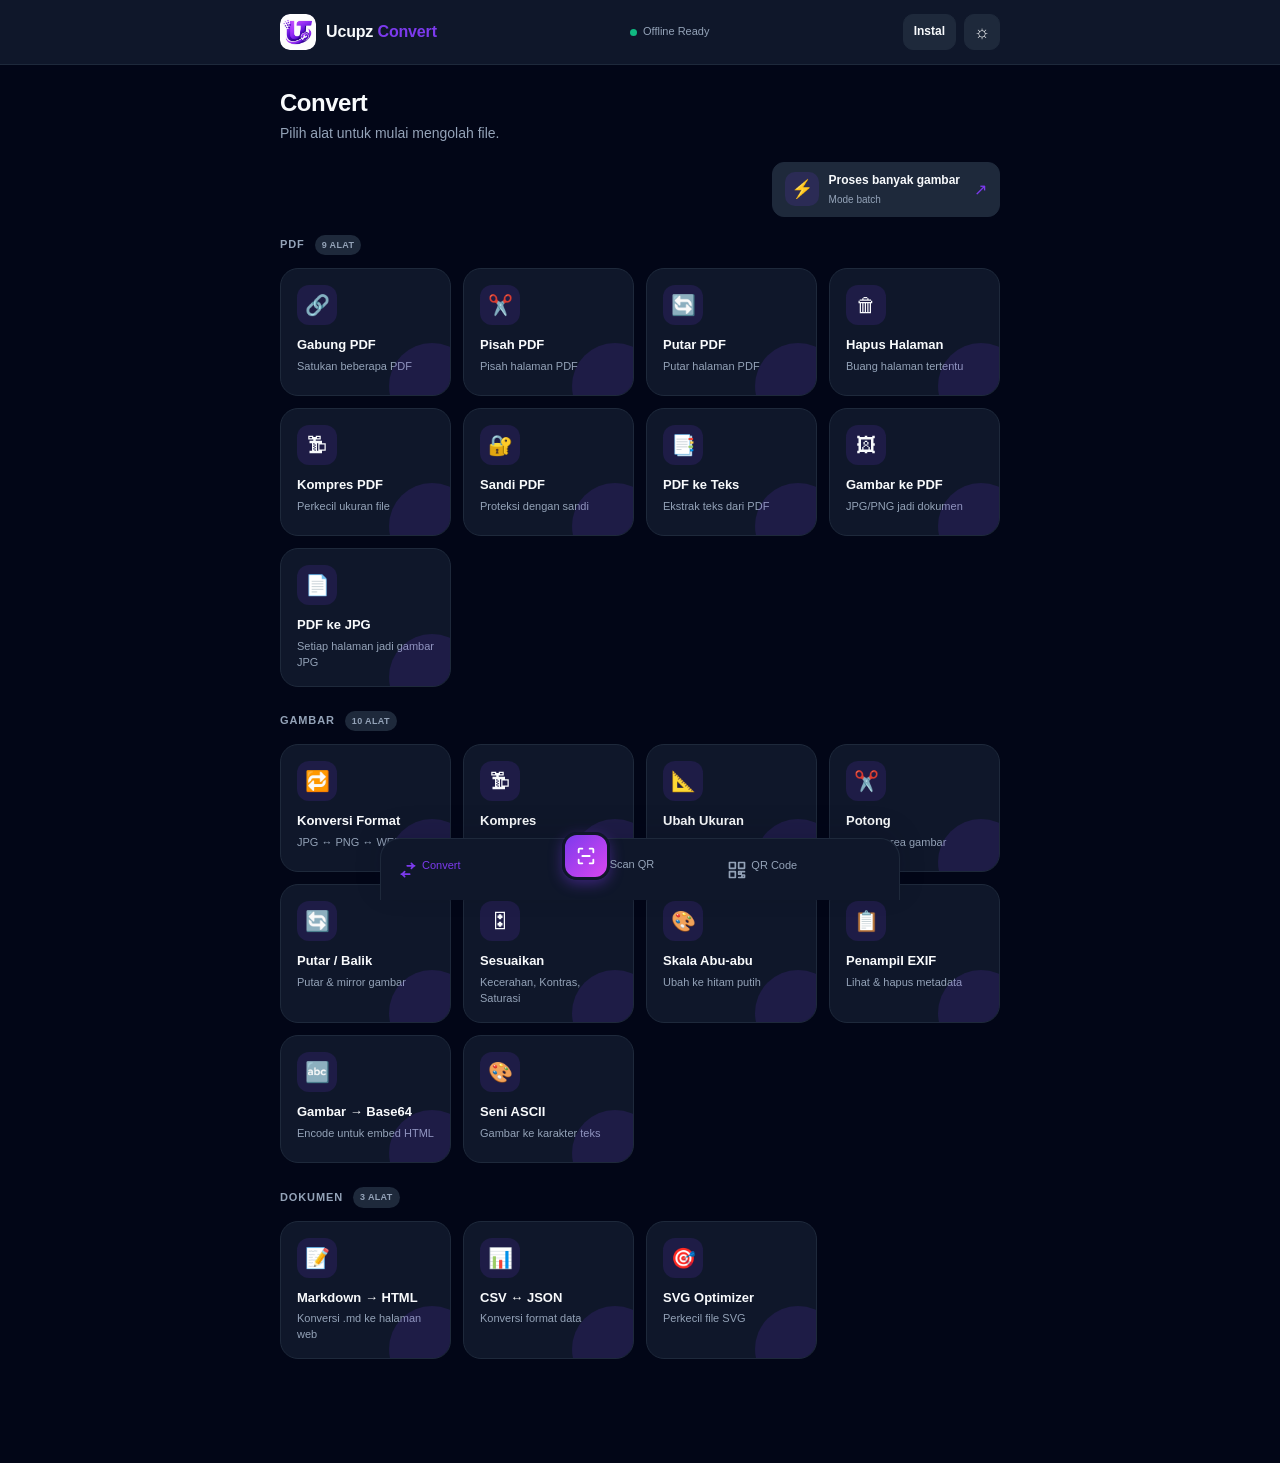
==== commit a4db4619: "merombak kode dan struktur file" ====
--- a/pages/converter.html
+++ b/pages/converter.html
@@ -48,21 +48,20 @@
     </div>
 
     <div id="tool-grid-section">
-      <p class="grid-cat-label">PDF <span>10 ALAT</span></p>
+      <p class="grid-cat-label">PDF <span>9 ALAT</span></p>
       <div class="tool-grid">
         <div class="tool-card" role="button" tabindex="0" data-tool="merge"><div class="tc-icon">🔗</div><div class="tc-title">Gabung PDF</div><div class="tc-desc">Satukan beberapa PDF</div></div>
         <div class="tool-card" role="button" tabindex="0" data-tool="split"><div class="tc-icon">✂️</div><div class="tc-title">Pisah PDF</div><div class="tc-desc">Pisah halaman PDF</div></div>
         <div class="tool-card" role="button" tabindex="0" data-tool="rotate"><div class="tc-icon">🔄</div><div class="tc-title">Putar PDF</div><div class="tc-desc">Putar halaman PDF</div></div>
         <div class="tool-card" role="button" tabindex="0" data-tool="deletepages"><div class="tc-icon">🗑</div><div class="tc-title">Hapus Halaman</div><div class="tc-desc">Buang halaman tertentu</div></div>
         <div class="tool-card" role="button" tabindex="0" data-tool="compresspdf"><div class="tc-icon">🗜</div><div class="tc-title">Kompres PDF</div><div class="tc-desc">Perkecil ukuran file</div></div>
-        <div class="tool-card" role="button" tabindex="0" data-tool="watermarkpdf"><div class="tc-icon">💧</div><div class="tc-title">Tanda Air PDF</div><div class="tc-desc">Tanda air di setiap halaman</div></div>
         <div class="tool-card" role="button" tabindex="0" data-tool="passwordpdf"><div class="tc-icon">🔐</div><div class="tc-title">Sandi PDF</div><div class="tc-desc">Proteksi dengan sandi</div></div>
         <div class="tool-card" role="button" tabindex="0" data-tool="pdf2txt"><div class="tc-icon">📑</div><div class="tc-title">PDF ke Teks</div><div class="tc-desc">Ekstrak teks dari PDF</div></div>
         <div class="tool-card" role="button" tabindex="0" data-tool="img2pdf"><div class="tc-icon">🖼</div><div class="tc-title">Gambar ke PDF</div><div class="tc-desc">JPG/PNG jadi dokumen</div></div>
         <div class="tool-card" role="button" tabindex="0" data-tool="pdf2img"><div class="tc-icon">📄</div><div class="tc-title">PDF ke JPG</div><div class="tc-desc">Setiap halaman jadi gambar JPG</div></div>
       </div>
 
-      <p class="grid-cat-label">Gambar <span>13 ALAT</span></p>
+      <p class="grid-cat-label">Gambar <span>10 ALAT</span></p>
       <div class="tool-grid">
         <div class="tool-card" role="button" tabindex="0" data-tool="imgconvert"><div class="tc-icon">🔁</div><div class="tc-title">Konversi Format</div><div class="tc-desc">JPG ↔ PNG ↔ WEBP</div></div>
         <div class="tool-card" role="button" tabindex="0" data-tool="compress"><div class="tc-icon">🗜</div><div class="tc-title">Kompres</div><div class="tc-desc">Perkecil ukuran file</div></div>
@@ -71,11 +70,8 @@
         <div class="tool-card" role="button" tabindex="0" data-tool="rotate_img"><div class="tc-icon">🔄</div><div class="tc-title">Putar / Balik</div><div class="tc-desc">Putar &amp; mirror gambar</div></div>
         <div class="tool-card" role="button" tabindex="0" data-tool="adjust"><div class="tc-icon">🎛</div><div class="tc-title">Sesuaikan</div><div class="tc-desc">Kecerahan, Kontras, Saturasi</div></div>
         <div class="tool-card" role="button" tabindex="0" data-tool="grayscale"><div class="tc-icon">🎨</div><div class="tc-title">Skala Abu-abu</div><div class="tc-desc">Ubah ke hitam putih</div></div>
-        <div class="tool-card" role="button" tabindex="0" data-tool="blur"><div class="tc-icon">🌫</div><div class="tc-title">Efek Blur</div><div class="tc-desc">Tambahkan efek blur</div></div>
-        <div class="tool-card" role="button" tabindex="0" data-tool="watermarkimg"><div class="tc-icon">💧</div><div class="tc-title">Tanda Air</div><div class="tc-desc">Tempel teks di foto</div></div>
         <div class="tool-card" role="button" tabindex="0" data-tool="exif"><div class="tc-icon">📋</div><div class="tc-title">Penampil EXIF</div><div class="tc-desc">Lihat &amp; hapus metadata</div></div>
         <div class="tool-card" role="button" tabindex="0" data-tool="base64img"><div class="tc-icon">🔤</div><div class="tc-title">Gambar → Base64</div><div class="tc-desc">Encode untuk embed HTML</div></div>
-        <div class="tool-card" role="button" tabindex="0" data-tool="mergeimg"><div class="tc-icon">🧩</div><div class="tc-title">Gabung Gambar</div><div class="tc-desc">Susun jadi satu kanvas</div></div>
         <div class="tool-card" role="button" tabindex="0" data-tool="ascii"><div class="tc-icon">🎨</div><div class="tc-title">Seni ASCII</div><div class="tc-desc">Gambar ke karakter teks</div></div>
       </div>
 
@@ -126,13 +122,6 @@
     <canvas id="work-canvas2" hidden></canvas>
   </main>
 
-  <script src="../js/config.js"></script>
-  <script src="../js/utils.js"></script>
-  <script src="../js/ui.js"></script>
-  <script src="../js/batch-processor.js"></script>
-  <script src="../js/history-converter.js"></script>
-  <script src="../js/svg-optimizer.js"></script>
   <script src="../js/pages/converter.js"></script>
-  <script src="../js/sw-register.js"></script>
 </body>
   </html>
--- a/css/style.css
+++ b/css/style.css
@@ -485,7 +485,7 @@
   margin-left: auto;
 }
 .offline-status span { width: 7px; height: 7px; border-radius: 50%; background: var(--success); }
-.header-actions { display: flex; gap: 8px; }
+.header-actions { display: flex; gap: 8px; margin-left: auto; }
 .header-icon-button {
   display: grid;
   place-items: center;
@@ -498,8 +498,41 @@
   font-size: 18px;
   cursor: pointer;
 }
+.install-app-button { width: auto; padding: 0 10px; font-size: 12px; font-weight: 600; }
 .header-icon-button:hover { border-color: var(--accent); }
 .install-app-button[hidden] { display: none; }
+
+.toast-notification {
+  position: fixed;
+  z-index: 9999;
+  top: calc(72px + env(safe-area-inset-top));
+  left: 50%;
+  display: flex;
+  align-items: center;
+  gap: 10px;
+  width: max-content;
+  max-width: min(420px, calc(100vw - 28px));
+  padding: 14px 18px;
+  border: 1px solid rgba(148,163,184,.35);
+  border-radius: 14px;
+  background: #172338;
+  color: #f8fafc;
+  box-shadow: 0 12px 32px rgba(2,6,23,.32);
+  font: 600 14px/1.4 var(--font-body);
+  opacity: 0;
+  pointer-events: none;
+  transform: translate(-50%, -8px);
+  transition: opacity .2s ease, transform .2s ease;
+}
+.toast-notification.is-visible { opacity: 1; transform: translate(-50%, 0); }
+.toast-notification.success { border-color: rgba(0,212,168,.55); }
+.toast-notification.error { border-color: rgba(255,107,107,.6); }
+.toast-notification.info { border-color: rgba(96,165,250,.6); }
+.toast-icon { flex: 0 0 auto; font-size: 17px; }
+.toast-notification.success .toast-icon { color: #34d399; }
+.toast-notification.error .toast-icon { color: #f87171; }
+.toast-notification.info .toast-icon { color: #60a5fa; }
+.toast-notification > span:last-child { min-width: 0; overflow-wrap: anywhere; }
 
 .main-content {
   width: min(100%, 752px);
@@ -569,6 +602,9 @@
 .tool-card .tc-desc { color: var(--text2); }
 .grid-cat-label { color: var(--text2); }
 .tool-grid { grid-template-columns: repeat(2, minmax(0, 1fr)); gap: 12px; }
+@media (max-width: 599px) {
+  .app-page .tool-grid { grid-template-columns: repeat(2, minmax(0, 1fr)); gap: 9px; }
+}
 .qr-layout { grid-template-columns: 1fr; gap: 18px; }
 .app-page .qr-layout { grid-template-columns: 1fr; }
 .app-page .qr-preview-card { position: static; padding: 18px; border-radius: 20px; }
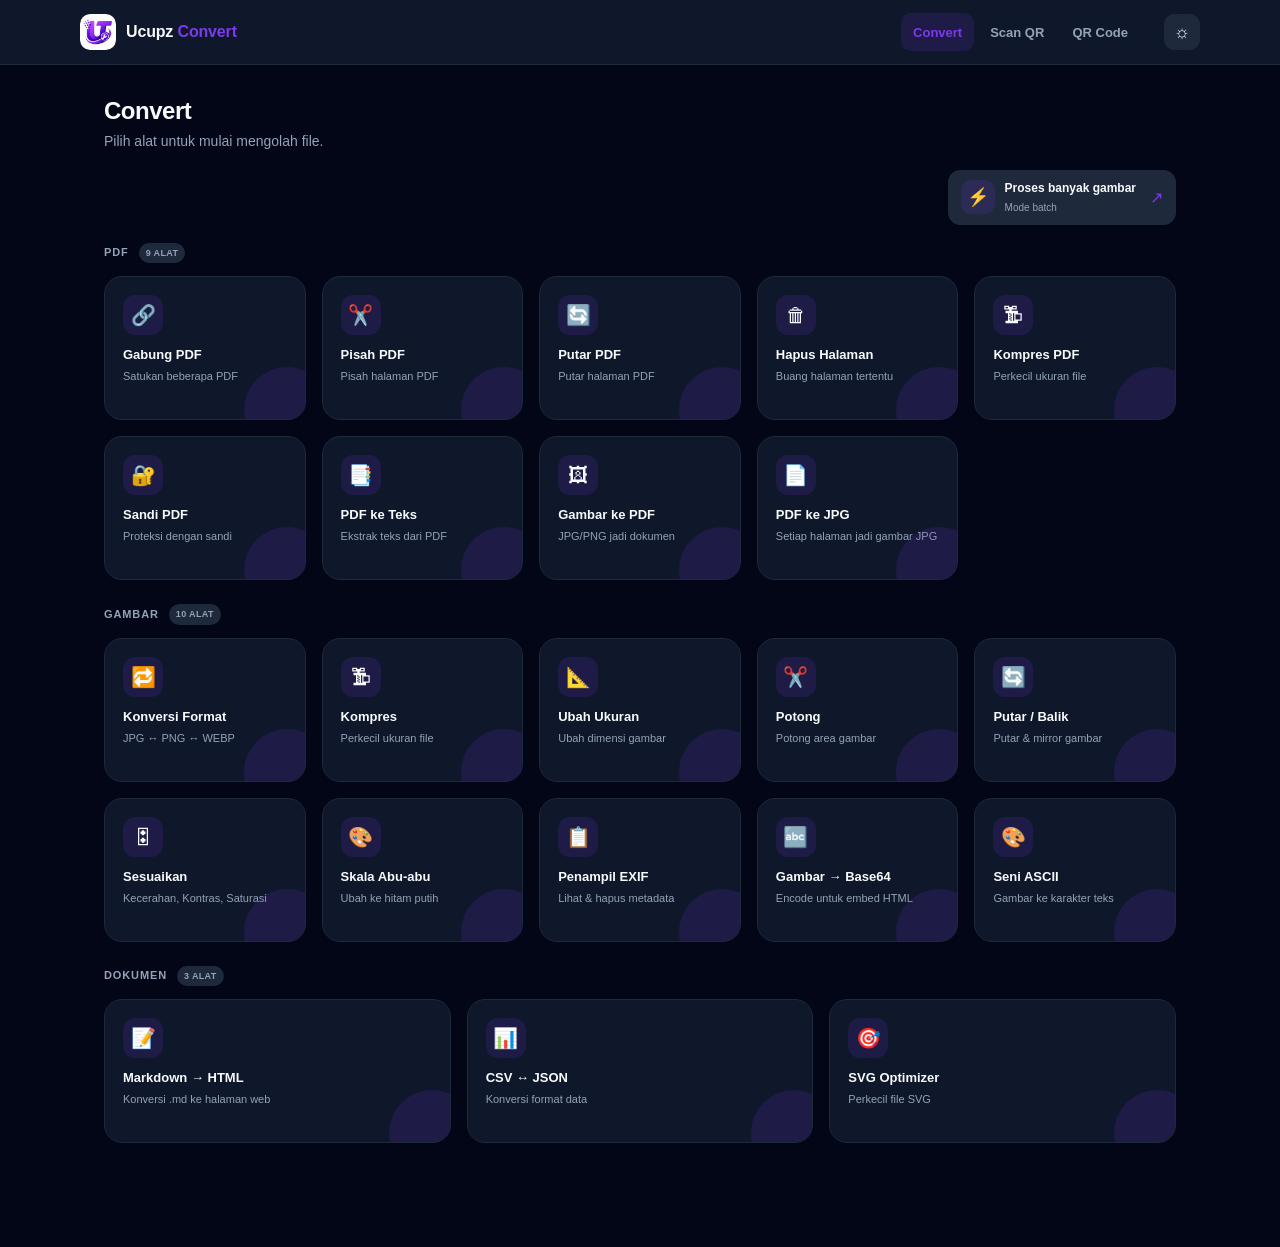
==== commit 50a6d1a4: "mengubah file lagi" ====
--- a/pages/converter.html
+++ b/pages/converter.html
@@ -3,7 +3,9 @@
 <head>
   <meta charset="UTF-8" />
   <meta name="viewport" content="width=device-width, initial-scale=1.0" />
+  <meta name="theme-color" content="#7c3aed" />
   <title>Convert — Ucupz</title>
+  <link rel="manifest" href="../manifest.json" />
   <link rel="stylesheet" href="../css/style.css" />
   <link rel="stylesheet" href="../css/pages.css" />
   <link rel="icon" type="image/png" href="../favicon-512.png" />
--- a/css/style.css
+++ b/css/style.css
@@ -476,15 +476,24 @@
   letter-spacing: -.01em;
 }
 .brand-name span { color: var(--accent); }
-.offline-status {
+.desktop-navbar { display: none; }
+.desktop-nav-item {
   display: inline-flex;
   align-items: center;
-  gap: 6px;
+  min-height: 38px;
+  padding: 0 12px;
+  border-radius: 10px;
   color: var(--text2);
-  font-size: 11px;
-  margin-left: auto;
-}
-.offline-status span { width: 7px; height: 7px; border-radius: 50%; background: var(--success); }
+  font: 600 13px/1 var(--font-body);
+  text-decoration: none;
+  transition: color var(--transition), background var(--transition);
+}
+.desktop-nav-item:hover,
+.desktop-nav-item.active {
+  color: var(--accent);
+  background: var(--primary-soft);
+  text-decoration: none;
+}
 .header-actions { display: flex; gap: 8px; margin-left: auto; }
 .header-icon-button {
   display: grid;
@@ -498,9 +507,61 @@
   font-size: 18px;
   cursor: pointer;
 }
-.install-app-button { width: auto; padding: 0 10px; font-size: 12px; font-weight: 600; }
 .header-icon-button:hover { border-color: var(--accent); }
-.install-app-button[hidden] { display: none; }
+
+.install-notification {
+  display: flex;
+  align-items: center;
+  gap: 9px;
+  width: min(calc(100% - 32px), 720px);
+  margin: 12px auto 0;
+  padding: 10px;
+  border: 1px solid var(--border);
+  border-radius: 14px;
+  background: var(--bg2);
+  color: var(--text);
+  box-shadow: 0 8px 24px rgba(2,6,23,.12);
+}
+.install-notification-icon {
+  display: grid;
+  flex: 0 0 34px;
+  width: 34px;
+  height: 34px;
+  place-items: center;
+  border-radius: 10px;
+  background: var(--primary-soft);
+  color: var(--accent);
+  font-size: 20px;
+}
+.install-notification-copy { display: grid; flex: 1; min-width: 0; gap: 2px; }
+.install-notification-copy strong { font-size: 12px; line-height: 1.3; }
+.install-notification-copy span { color: var(--text2); font-size: 10px; line-height: 1.35; }
+.install-notification-action {
+  flex: 0 0 auto;
+  min-height: 34px;
+  padding: 0 11px;
+  border: 0;
+  border-radius: 9px;
+  background: var(--accent);
+  color: #fff;
+  font-size: 12px;
+  font-weight: 700;
+  cursor: pointer;
+}
+.install-notification-close {
+  display: grid;
+  flex: 0 0 30px;
+  width: 30px;
+  height: 30px;
+  place-items: center;
+  border: 0;
+  border-radius: 8px;
+  background: transparent;
+  color: var(--text2);
+  font-size: 20px;
+  cursor: pointer;
+}
+.install-notification-close:hover { background: var(--bg3); color: var(--text); }
 
 .toast-notification {
   position: fixed;
@@ -720,7 +781,6 @@
   .app-page .qr-preview-card { position: sticky; top: 82px; }
 }
 @media (max-width: 480px) {
-  .offline-status { display: none; }
   .sidebar-brand { height: 60px; }
   .main-content { padding-top: 20px; }
   .scan-preview { min-height: 240px; }
@@ -728,3 +788,25 @@
 }
 [data-theme="light"] .app-page > .sidebar { background: rgba(255,255,255,.94); }
 [data-theme="light"] .mobile-navbar { box-shadow: 0 -8px 28px rgba(15,23,42,.08); }
+
+@media (min-width: 769px) {
+  .sidebar-brand { max-width: 1120px; }
+  .desktop-navbar { display: flex; align-items: center; gap: 4px; margin-left: auto; }
+  .header-actions { margin-left: 12px; }
+  .mobile-navbar { display: none !important; }
+  .install-notification { display: none; }
+  .main-content {
+    width: min(100%, 1120px);
+    padding: 32px 24px calc(100px + env(safe-area-inset-bottom));
+  }
+  .app-page .converter-main {
+    max-width: 1120px;
+    padding: 32px 24px calc(100px + env(safe-area-inset-bottom));
+  }
+  .app-page .tool-grid {
+    grid-template-columns: repeat(auto-fit, minmax(180px, 1fr));
+    gap: 16px;
+  }
+  .app-page .tool-card { min-height: 144px; padding: 18px; }
+  .app-page .scan-main { max-width: 800px; margin: 0 auto; }
+}
